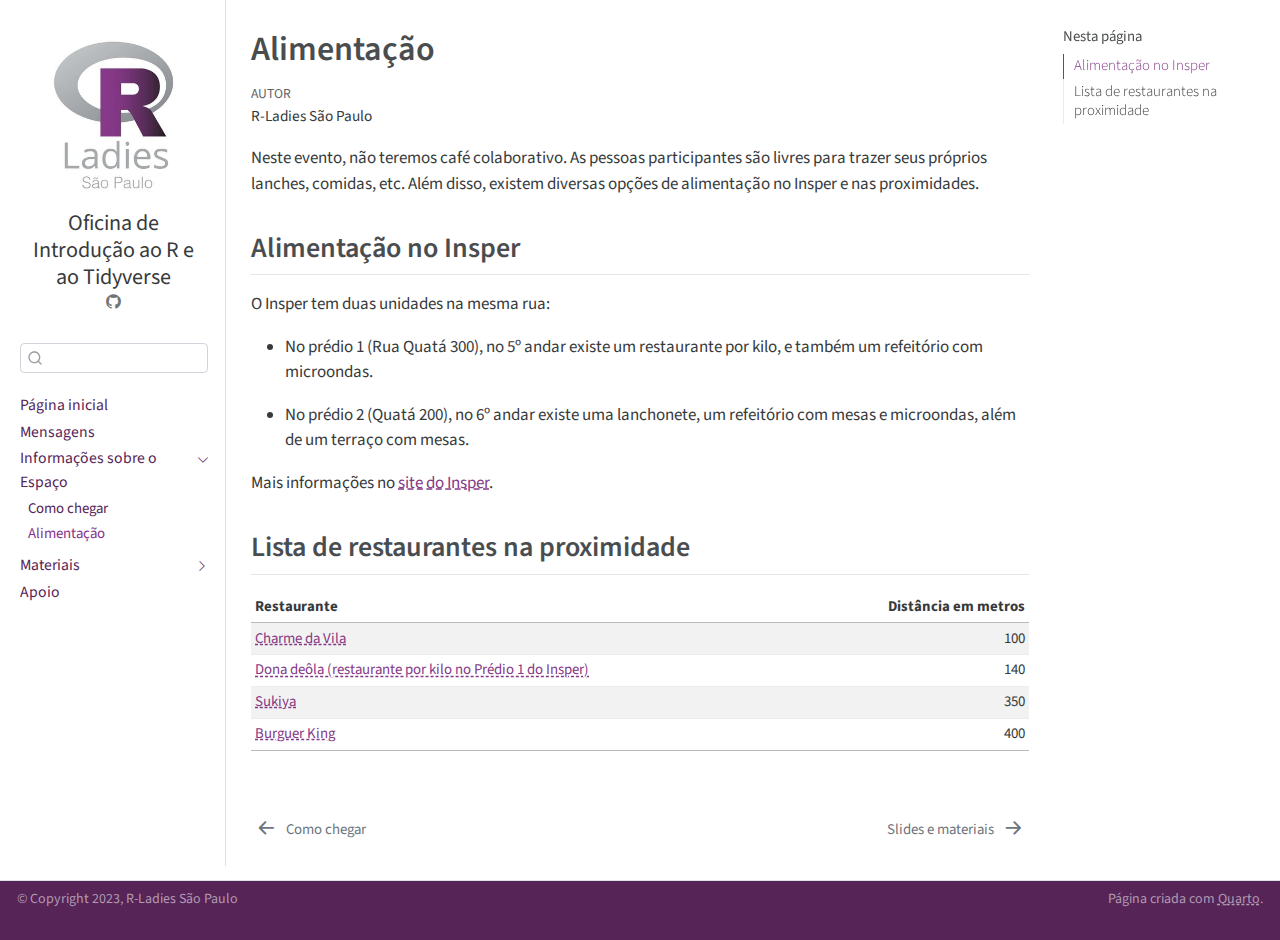
==== alimentacao.html @ 5147d7c4 "Built site for gh-pages" ====
<!DOCTYPE html>
<html xmlns="http://www.w3.org/1999/xhtml" lang="pt" xml:lang="pt"><head>
<meta http-equiv="Content-Type" content="text/html; charset=UTF-8">
<meta charset="utf-8">
<meta name="generator" content="quarto-1.3.287">
<meta name="viewport" content="width=device-width, initial-scale=1.0, user-scalable=yes">
<meta name="author" content="R-Ladies São Paulo">
<title>Oficina de Introdução ao R e ao Tidyverse - Alimentação</title>
<style>
code{white-space: pre-wrap;}
span.smallcaps{font-variant: small-caps;}
div.columns{display: flex; gap: min(4vw, 1.5em);}
div.column{flex: auto; overflow-x: auto;}
div.hanging-indent{margin-left: 1.5em; text-indent: -1.5em;}
ul.task-list{list-style: none;}
ul.task-list li input[type="checkbox"] {
  width: 0.8em;
  margin: 0 0.8em 0.2em -1em; /* quarto-specific, see https://github.com/quarto-dev/quarto-cli/issues/4556 */ 
  vertical-align: middle;
}
</style>

<script src="site_libs/quarto-nav/quarto-nav.js"></script>
<script src="site_libs/clipboard/clipboard.min.js"></script>
<script src="site_libs/quarto-search/autocomplete.umd.js"></script>
<script src="site_libs/quarto-search/fuse.min.js"></script>
<script src="site_libs/quarto-search/quarto-search.js"></script>
<meta name="quarto:offset" content="./">
<link href="./slides.html" rel="next">
<link href="./como-chegar.html" rel="prev">
<script src="site_libs/quarto-html/quarto.js"></script>
<script src="site_libs/quarto-html/popper.min.js"></script>
<script src="site_libs/quarto-html/tippy.umd.min.js"></script>
<script src="site_libs/quarto-html/anchor.min.js"></script>
<link href="site_libs/quarto-html/tippy.css" rel="stylesheet">
<link href="site_libs/quarto-html/quarto-syntax-highlighting.css" rel="stylesheet" id="quarto-text-highlighting-styles">
<script src="site_libs/bootstrap/bootstrap.min.js"></script>
<link href="site_libs/bootstrap/bootstrap-icons.css" rel="stylesheet">
<link href="site_libs/bootstrap/bootstrap.min.css" rel="stylesheet" id="quarto-bootstrap" data-mode="light"><script id="quarto-search-options" type="application/json">{
  "location": "sidebar",
  "copy-button": false,
  "collapse-after": 3,
  "panel-placement": "start",
  "type": "textbox",
  "limit": 20,
  "language": {
    "search-no-results-text": "Nenhum resultado",
    "search-matching-documents-text": "documentos correspondentes",
    "search-copy-link-title": "Copiar link para a busca",
    "search-hide-matches-text": "Esconder correspondências adicionais",
    "search-more-match-text": "mais correspondência neste documento",
    "search-more-matches-text": "mais correspondências neste documento",
    "search-clear-button-title": "Limpar",
    "search-detached-cancel-button-title": "Cancelar",
    "search-submit-button-title": "Enviar"
  }
}</script><link rel="stylesheet" href="custom.css">
</head>
<body class="nav-sidebar docked">

<div id="quarto-search-results"></div>
  <header id="quarto-header" class="headroom fixed-top"><nav class="quarto-secondary-nav"><div class="container-fluid d-flex">
      <button type="button" class="quarto-btn-toggle btn" data-bs-toggle="collapse" data-bs-target="#quarto-sidebar,#quarto-sidebar-glass" aria-controls="quarto-sidebar" aria-expanded="false" aria-label="Alternar barra lateral" onclick="if (window.quartoToggleHeadroom) { window.quartoToggleHeadroom(); }">
        <i class="bi bi-layout-text-sidebar-reverse"></i>
      </button>
      <nav class="quarto-page-breadcrumbs" aria-label="breadcrumb"><ol class="breadcrumb"><li class="breadcrumb-item"><a href="./como-chegar.html">Informações sobre o Espaço</a></li><li class="breadcrumb-item"><a href="./alimentacao.html">Alimentação</a></li></ol></nav>
      <a class="flex-grow-1" role="button" data-bs-toggle="collapse" data-bs-target="#quarto-sidebar,#quarto-sidebar-glass" aria-controls="quarto-sidebar" aria-expanded="false" aria-label="Alternar barra lateral" onclick="if (window.quartoToggleHeadroom) { window.quartoToggleHeadroom(); }">      
      </a>
      <button type="button" class="btn quarto-search-button" aria-label="Procurar" onclick="window.quartoOpenSearch();">
        <i class="bi bi-search"></i>
      </button>
    </div>
  </nav></header><!-- content --><div id="quarto-content" class="quarto-container page-columns page-rows-contents page-layout-article">
<!-- sidebar -->
  <nav id="quarto-sidebar" class="sidebar collapse collapse-horizontal sidebar-navigation docked overflow-auto"><div class="pt-lg-2 mt-2 text-center sidebar-header sidebar-header-stacked">
      <a href="./index.html" class="sidebar-logo-link">
      <img src="./img/logo.jpg" alt="" class="sidebar-logo py-0 d-lg-inline d-none"></a>
    <div class="sidebar-title mb-0 py-0">
      <a href="./">Oficina de Introdução ao R e ao Tidyverse <br></a> 
        <div class="sidebar-tools-main">
    <a href="https://github.com/R-Ladies-Sao-Paulo/2023-06-oficina-introducao-R" title="GitHub Repository" class="quarto-navigation-tool px-1" aria-label="GitHub Repository"><i class="bi bi-github"></i></a>
</div>
    </div>
      </div>
        <div class="mt-2 flex-shrink-0 align-items-center">
        <div class="sidebar-search">
        <div id="quarto-search" class="" title="Procurar"></div>
        </div>
        </div>
    <div class="sidebar-menu-container"> 
    <ul class="list-unstyled mt-1">
<li class="sidebar-item">
  <div class="sidebar-item-container"> 
  <a href="./index.html" class="sidebar-item-text sidebar-link">
 <span class="menu-text">Página inicial</span></a>
  </div>
</li>
        <li class="sidebar-item">
  <div class="sidebar-item-container"> 
  <a href="./mensagens.html" class="sidebar-item-text sidebar-link">
 <span class="menu-text">Mensagens</span></a>
  </div>
</li>
        <li class="sidebar-item sidebar-item-section">
      <div class="sidebar-item-container"> 
            <a class="sidebar-item-text sidebar-link text-start" data-bs-toggle="collapse" data-bs-target="#quarto-sidebar-section-1" aria-expanded="true">
 <span class="menu-text">Informações sobre o Espaço</span></a>
          <a class="sidebar-item-toggle text-start" data-bs-toggle="collapse" data-bs-target="#quarto-sidebar-section-1" aria-expanded="true" aria-label="Alternar seção">
            <i class="bi bi-chevron-right ms-2"></i>
          </a> 
      </div>
      <ul id="quarto-sidebar-section-1" class="collapse list-unstyled sidebar-section depth1 show">
<li class="sidebar-item">
  <div class="sidebar-item-container"> 
  <a href="./como-chegar.html" class="sidebar-item-text sidebar-link">
 <span class="menu-text">Como chegar</span></a>
  </div>
</li>
          <li class="sidebar-item">
  <div class="sidebar-item-container"> 
  <a href="./alimentacao.html" class="sidebar-item-text sidebar-link active">
 <span class="menu-text">Alimentação</span></a>
  </div>
</li>
      </ul>
</li>
        <li class="sidebar-item sidebar-item-section">
      <div class="sidebar-item-container"> 
            <a class="sidebar-item-text sidebar-link text-start collapsed" data-bs-toggle="collapse" data-bs-target="#quarto-sidebar-section-2" aria-expanded="false">
 <span class="menu-text">Materiais</span></a>
          <a class="sidebar-item-toggle text-start collapsed" data-bs-toggle="collapse" data-bs-target="#quarto-sidebar-section-2" aria-expanded="false" aria-label="Alternar seção">
            <i class="bi bi-chevron-right ms-2"></i>
          </a> 
      </div>
      <ul id="quarto-sidebar-section-2" class="collapse list-unstyled sidebar-section depth1 ">
<li class="sidebar-item">
  <div class="sidebar-item-container"> 
  <a href="./slides.html" class="sidebar-item-text sidebar-link">
 <span class="menu-text">Slides e materiais</span></a>
  </div>
</li>
      </ul>
</li>
        <li class="sidebar-item">
  <div class="sidebar-item-container"> 
  <a href="./apoio.html" class="sidebar-item-text sidebar-link">
 <span class="menu-text">Apoio</span></a>
  </div>
</li>
    </ul>
</div>
</nav><div id="quarto-sidebar-glass" data-bs-toggle="collapse" data-bs-target="#quarto-sidebar,#quarto-sidebar-glass"></div>
<!-- margin-sidebar -->
    <div id="quarto-margin-sidebar" class="sidebar margin-sidebar">
        <nav id="TOC" role="doc-toc" class="toc-active"><h2 id="toc-title">Nesta página</h2>
   
  <ul>
<li><a href="#alimenta%C3%A7%C3%A3o-no-insper" id="toc-alimentação-no-insper" class="nav-link active" data-scroll-target="#alimenta%C3%A7%C3%A3o-no-insper">Alimentação no Insper</a></li>
  <li><a href="#lista-de-restaurantes-na-proximidade" id="toc-lista-de-restaurantes-na-proximidade" class="nav-link" data-scroll-target="#lista-de-restaurantes-na-proximidade">Lista de restaurantes na proximidade</a></li>
  </ul></nav>
    </div>
<!-- main -->
<main class="content" id="quarto-document-content"><header id="title-block-header" class="quarto-title-block default"><div class="quarto-title">
<h1 class="title">Alimentação</h1>
</div>



<div class="quarto-title-meta">

    <div>
    <div class="quarto-title-meta-heading">Autor</div>
    <div class="quarto-title-meta-contents">
             <p>R-Ladies São Paulo </p>
          </div>
  </div>
    
  
    
  </div>
  

</header><p>Neste evento, não teremos café colaborativo. As pessoas participantes são livres para trazer seus próprios lanches, comidas, etc. Além disso, existem diversas opções de alimentação no Insper e nas proximidades.</p>
<section id="alimentação-no-insper" class="level2"><h2 class="anchored" data-anchor-id="alimentação-no-insper">Alimentação no Insper</h2>
<p>O Insper tem duas unidades na mesma rua:</p>
<ul>
<li><p>No prédio 1 (Rua Quatá 300), no 5º andar existe um restaurante por kilo, e também um refeitório com microondas.</p></li>
<li><p>No prédio 2 (Quatá 200), no 6º andar existe uma lanchonete, um refeitório com mesas e microondas, além de um terraço com mesas.</p></li>
</ul>
<p>Mais informações no <a href="https://www.insper.edu.br/campus/mapa-dos-andares/">site do Insper</a>.</p>
</section><section id="lista-de-restaurantes-na-proximidade" class="level2"><h2 class="anchored" data-anchor-id="lista-de-restaurantes-na-proximidade">Lista de restaurantes na proximidade</h2>
<div class="cell">
<div class="cell-output-display">
<table class="table table-sm table-striped small">
<thead><tr class="header">
<th style="text-align: left;">Restaurante</th>
<th style="text-align: right;">Distância em metros</th>
</tr></thead>
<tbody>
<tr class="odd">
<td style="text-align: left;"><a href="https://g.page/charmedavilaa?share">Charme da Vila</a></td>
<td style="text-align: right;">100</td>
</tr>
<tr class="even">
<td style="text-align: left;"><a href="https://goo.gl/maps/JG8Y5bT1TyoNYBiv9">Dona deôla (restaurante por kilo no Prédio 1 do Insper)</a></td>
<td style="text-align: right;">140</td>
</tr>
<tr class="odd">
<td style="text-align: left;"><a href="https://goo.gl/maps/ov38tade8bqvhuQLA">Sukiya</a></td>
<td style="text-align: right;">350</td>
</tr>
<tr class="even">
<td style="text-align: left;"><a href="https://goo.gl/maps/r2EwSRHVGgrWKwLZ6">Burguer King</a></td>
<td style="text-align: right;">400</td>
</tr>
</tbody>
</table>
</div>
</div>


</section></main><!-- /main --><script id="quarto-html-after-body" type="application/javascript">
window.document.addEventListener("DOMContentLoaded", function (event) {
  const toggleBodyColorMode = (bsSheetEl) => {
    const mode = bsSheetEl.getAttribute("data-mode");
    const bodyEl = window.document.querySelector("body");
    if (mode === "dark") {
      bodyEl.classList.add("quarto-dark");
      bodyEl.classList.remove("quarto-light");
    } else {
      bodyEl.classList.add("quarto-light");
      bodyEl.classList.remove("quarto-dark");
    }
  }
  const toggleBodyColorPrimary = () => {
    const bsSheetEl = window.document.querySelector("link#quarto-bootstrap");
    if (bsSheetEl) {
      toggleBodyColorMode(bsSheetEl);
    }
  }
  toggleBodyColorPrimary();  
  const icon = "";
  const anchorJS = new window.AnchorJS();
  anchorJS.options = {
    placement: 'right',
    icon: icon
  };
  anchorJS.add('.anchored');
  const isCodeAnnotation = (el) => {
    for (const clz of el.classList) {
      if (clz.startsWith('code-annotation-')) {                     
        return true;
      }
    }
    return false;
  }
  const clipboard = new window.ClipboardJS('.code-copy-button', {
    text: function(trigger) {
      const codeEl = trigger.previousElementSibling.cloneNode(true);
      for (const childEl of codeEl.children) {
        if (isCodeAnnotation(childEl)) {
          childEl.remove();
        }
      }
      return codeEl.innerText;
    }
  });
  clipboard.on('success', function(e) {
    // button target
    const button = e.trigger;
    // don't keep focus
    button.blur();
    // flash "checked"
    button.classList.add('code-copy-button-checked');
    var currentTitle = button.getAttribute("title");
    button.setAttribute("title", "Copiada");
    let tooltip;
    if (window.bootstrap) {
      button.setAttribute("data-bs-toggle", "tooltip");
      button.setAttribute("data-bs-placement", "left");
      button.setAttribute("data-bs-title", "Copiada");
      tooltip = new bootstrap.Tooltip(button, 
        { trigger: "manual", 
          customClass: "code-copy-button-tooltip",
          offset: [0, -8]});
      tooltip.show();    
    }
    setTimeout(function() {
      if (tooltip) {
        tooltip.hide();
        button.removeAttribute("data-bs-title");
        button.removeAttribute("data-bs-toggle");
        button.removeAttribute("data-bs-placement");
      }
      button.setAttribute("title", currentTitle);
      button.classList.remove('code-copy-button-checked');
    }, 1000);
    // clear code selection
    e.clearSelection();
  });
  function tippyHover(el, contentFn) {
    const config = {
      allowHTML: true,
      content: contentFn,
      maxWidth: 500,
      delay: 100,
      arrow: false,
      appendTo: function(el) {
          return el.parentElement;
      },
      interactive: true,
      interactiveBorder: 10,
      theme: 'quarto',
      placement: 'bottom-start'
    };
    window.tippy(el, config); 
  }
  const noterefs = window.document.querySelectorAll('a[role="doc-noteref"]');
  for (var i=0; i<noterefs.length; i++) {
    const ref = noterefs[i];
    tippyHover(ref, function() {
      // use id or data attribute instead here
      let href = ref.getAttribute('data-footnote-href') || ref.getAttribute('href');
      try { href = new URL(href).hash; } catch {}
      const id = href.replace(/^#\/?/, "");
      const note = window.document.getElementById(id);
      return note.innerHTML;
    });
  }
      let selectedAnnoteEl;
      const selectorForAnnotation = ( cell, annotation) => {
        let cellAttr = 'data-code-cell="' + cell + '"';
        let lineAttr = 'data-code-annotation="' +  annotation + '"';
        const selector = 'span[' + cellAttr + '][' + lineAttr + ']';
        return selector;
      }
      const selectCodeLines = (annoteEl) => {
        const doc = window.document;
        const targetCell = annoteEl.getAttribute("data-target-cell");
        const targetAnnotation = annoteEl.getAttribute("data-target-annotation");
        const annoteSpan = window.document.querySelector(selectorForAnnotation(targetCell, targetAnnotation));
        const lines = annoteSpan.getAttribute("data-code-lines").split(",");
        const lineIds = lines.map((line) => {
          return targetCell + "-" + line;
        })
        let top = null;
        let height = null;
        let parent = null;
        if (lineIds.length > 0) {
            //compute the position of the single el (top and bottom and make a div)
            const el = window.document.getElementById(lineIds[0]);
            top = el.offsetTop;
            height = el.offsetHeight;
            parent = el.parentElement.parentElement;
          if (lineIds.length > 1) {
            const lastEl = window.document.getElementById(lineIds[lineIds.length - 1]);
            const bottom = lastEl.offsetTop + lastEl.offsetHeight;
            height = bottom - top;
          }
          if (top !== null && height !== null && parent !== null) {
            // cook up a div (if necessary) and position it 
            let div = window.document.getElementById("code-annotation-line-highlight");
            if (div === null) {
              div = window.document.createElement("div");
              div.setAttribute("id", "code-annotation-line-highlight");
              div.style.position = 'absolute';
              parent.appendChild(div);
            }
            div.style.top = top - 2 + "px";
            div.style.height = height + 4 + "px";
            let gutterDiv = window.document.getElementById("code-annotation-line-highlight-gutter");
            if (gutterDiv === null) {
              gutterDiv = window.document.createElement("div");
              gutterDiv.setAttribute("id", "code-annotation-line-highlight-gutter");
              gutterDiv.style.position = 'absolute';
              const codeCell = window.document.getElementById(targetCell);
              const gutter = codeCell.querySelector('.code-annotation-gutter');
              gutter.appendChild(gutterDiv);
            }
            gutterDiv.style.top = top - 2 + "px";
            gutterDiv.style.height = height + 4 + "px";
          }
          selectedAnnoteEl = annoteEl;
        }
      };
      const unselectCodeLines = () => {
        const elementsIds = ["code-annotation-line-highlight", "code-annotation-line-highlight-gutter"];
        elementsIds.forEach((elId) => {
          const div = window.document.getElementById(elId);
          if (div) {
            div.remove();
          }
        });
        selectedAnnoteEl = undefined;
      };
      // Attach click handler to the DT
      const annoteDls = window.document.querySelectorAll('dt[data-target-cell]');
      for (const annoteDlNode of annoteDls) {
        annoteDlNode.addEventListener('click', (event) => {
          const clickedEl = event.target;
          if (clickedEl !== selectedAnnoteEl) {
            unselectCodeLines();
            const activeEl = window.document.querySelector('dt[data-target-cell].code-annotation-active');
            if (activeEl) {
              activeEl.classList.remove('code-annotation-active');
            }
            selectCodeLines(clickedEl);
            clickedEl.classList.add('code-annotation-active');
          } else {
            // Unselect the line
            unselectCodeLines();
            clickedEl.classList.remove('code-annotation-active');
          }
        });
      }
  const findCites = (el) => {
    const parentEl = el.parentElement;
    if (parentEl) {
      const cites = parentEl.dataset.cites;
      if (cites) {
        return {
          el,
          cites: cites.split(' ')
        };
      } else {
        return findCites(el.parentElement)
      }
    } else {
      return undefined;
    }
  };
  var bibliorefs = window.document.querySelectorAll('a[role="doc-biblioref"]');
  for (var i=0; i<bibliorefs.length; i++) {
    const ref = bibliorefs[i];
    const citeInfo = findCites(ref);
    if (citeInfo) {
      tippyHover(citeInfo.el, function() {
        var popup = window.document.createElement('div');
        citeInfo.cites.forEach(function(cite) {
          var citeDiv = window.document.createElement('div');
          citeDiv.classList.add('hanging-indent');
          citeDiv.classList.add('csl-entry');
          var biblioDiv = window.document.getElementById('ref-' + cite);
          if (biblioDiv) {
            citeDiv.innerHTML = biblioDiv.innerHTML;
          }
          popup.appendChild(citeDiv);
        });
        return popup.innerHTML;
      });
    }
  }
});
</script><nav class="page-navigation"><div class="nav-page nav-page-previous">
      <a href="./como-chegar.html" class="pagination-link">
        <i class="bi bi-arrow-left-short"></i> <span class="nav-page-text">Como chegar</span>
      </a>          
  </div>
  <div class="nav-page nav-page-next">
      <a href="./slides.html" class="pagination-link">
        <span class="nav-page-text">Slides e materiais</span> <i class="bi bi-arrow-right-short"></i>
      </a>
  </div>
</nav>
</div> <!-- /content -->
<footer class="footer"><div class="nav-footer">
    <div class="nav-footer-left">© Copyright 2023, R-Ladies São Paulo</div>   
    <div class="nav-footer-center">
      &nbsp;
    </div>
    <div class="nav-footer-right">Página criada com <a href="https://quarto.org/">Quarto</a>.</div>
  </div>
</footer>


</body></html>
---- site_libs/quarto-html/tippy.css ----
.tippy-box[data-animation=fade][data-state=hidden]{opacity:0}[data-tippy-root]{max-width:calc(100vw - 10px)}.tippy-box{position:relative;background-color:#333;color:#fff;border-radius:4px;font-size:14px;line-height:1.4;white-space:normal;outline:0;transition-property:transform,visibility,opacity}.tippy-box[data-placement^=top]>.tippy-arrow{bottom:0}.tippy-box[data-placement^=top]>.tippy-arrow:before{bottom:-7px;left:0;border-width:8px 8px 0;border-top-color:initial;transform-origin:center top}.tippy-box[data-placement^=bottom]>.tippy-arrow{top:0}.tippy-box[data-placement^=bottom]>.tippy-arrow:before{top:-7px;left:0;border-width:0 8px 8px;border-bottom-color:initial;transform-origin:center bottom}.tippy-box[data-placement^=left]>.tippy-arrow{right:0}.tippy-box[data-placement^=left]>.tippy-arrow:before{border-width:8px 0 8px 8px;border-left-color:initial;right:-7px;transform-origin:center left}.tippy-box[data-placement^=right]>.tippy-arrow{left:0}.tippy-box[data-placement^=right]>.tippy-arrow:before{left:-7px;border-width:8px 8px 8px 0;border-right-color:initial;transform-origin:center right}.tippy-box[data-inertia][data-state=visible]{transition-timing-function:cubic-bezier(.54,1.5,.38,1.11)}.tippy-arrow{width:16px;height:16px;color:#333}.tippy-arrow:before{content:"";position:absolute;border-color:transparent;border-style:solid}.tippy-content{position:relative;padding:5px 9px;z-index:1}
---- site_libs/quarto-html/quarto-syntax-highlighting.css ----
/* quarto syntax highlight colors */
:root {
  --quarto-hl-ot-color: #003B4F;
  --quarto-hl-at-color: #657422;
  --quarto-hl-ss-color: #20794D;
  --quarto-hl-an-color: #5E5E5E;
  --quarto-hl-fu-color: #4758AB;
  --quarto-hl-st-color: #20794D;
  --quarto-hl-cf-color: #003B4F;
  --quarto-hl-op-color: #5E5E5E;
  --quarto-hl-er-color: #AD0000;
  --quarto-hl-bn-color: #AD0000;
  --quarto-hl-al-color: #AD0000;
  --quarto-hl-va-color: #111111;
  --quarto-hl-bu-color: inherit;
  --quarto-hl-ex-color: inherit;
  --quarto-hl-pp-color: #AD0000;
  --quarto-hl-in-color: #5E5E5E;
  --quarto-hl-vs-color: #20794D;
  --quarto-hl-wa-color: #5E5E5E;
  --quarto-hl-do-color: #5E5E5E;
  --quarto-hl-im-color: #00769E;
  --quarto-hl-ch-color: #20794D;
  --quarto-hl-dt-color: #AD0000;
  --quarto-hl-fl-color: #AD0000;
  --quarto-hl-co-color: #5E5E5E;
  --quarto-hl-cv-color: #5E5E5E;
  --quarto-hl-cn-color: #8f5902;
  --quarto-hl-sc-color: #5E5E5E;
  --quarto-hl-dv-color: #AD0000;
  --quarto-hl-kw-color: #003B4F;
}

/* other quarto variables */
:root {
  --quarto-font-monospace: SFMono-Regular, Menlo, Monaco, Consolas, "Liberation Mono", "Courier New", monospace;
}

pre > code.sourceCode > span {
  color: #003B4F;
}

code span {
  color: #003B4F;
}

code.sourceCode > span {
  color: #003B4F;
}

div.sourceCode,
div.sourceCode pre.sourceCode {
  color: #003B4F;
}

code span.ot {
  color: #003B4F;
  font-style: inherit;
}

code span.at {
  color: #657422;
  font-style: inherit;
}

code span.ss {
  color: #20794D;
  font-style: inherit;
}

code span.an {
  color: #5E5E5E;
  font-style: inherit;
}

code span.fu {
  color: #4758AB;
  font-style: inherit;
}

code span.st {
  color: #20794D;
  font-style: inherit;
}

code span.cf {
  color: #003B4F;
  font-style: inherit;
}

code span.op {
  color: #5E5E5E;
  font-style: inherit;
}

code span.er {
  color: #AD0000;
  font-style: inherit;
}

code span.bn {
  color: #AD0000;
  font-style: inherit;
}

code span.al {
  color: #AD0000;
  font-style: inherit;
}

code span.va {
  color: #111111;
  font-style: inherit;
}

code span.bu {
  font-style: inherit;
}

code span.ex {
  font-style: inherit;
}

code span.pp {
  color: #AD0000;
  font-style: inherit;
}

code span.in {
  color: #5E5E5E;
  font-style: inherit;
}

code span.vs {
  color: #20794D;
  font-style: inherit;
}

code span.wa {
  color: #5E5E5E;
  font-style: italic;
}

code span.do {
  color: #5E5E5E;
  font-style: italic;
}

code span.im {
  color: #00769E;
  font-style: inherit;
}

code span.ch {
  color: #20794D;
  font-style: inherit;
}

code span.dt {
  color: #AD0000;
  font-style: inherit;
}

code span.fl {
  color: #AD0000;
  font-style: inherit;
}

code span.co {
  color: #5E5E5E;
  font-style: inherit;
}

code span.cv {
  color: #5E5E5E;
  font-style: italic;
}

code span.cn {
  color: #8f5902;
  font-style: inherit;
}

code span.sc {
  color: #5E5E5E;
  font-style: inherit;
}

code span.dv {
  color: #AD0000;
  font-style: inherit;
}

code span.kw {
  color: #003B4F;
  font-style: inherit;
}

.prevent-inlining {
  content: "</";
}

/*# sourceMappingURL=debc5d5d77c3f9108843748ff7464032.css.map */
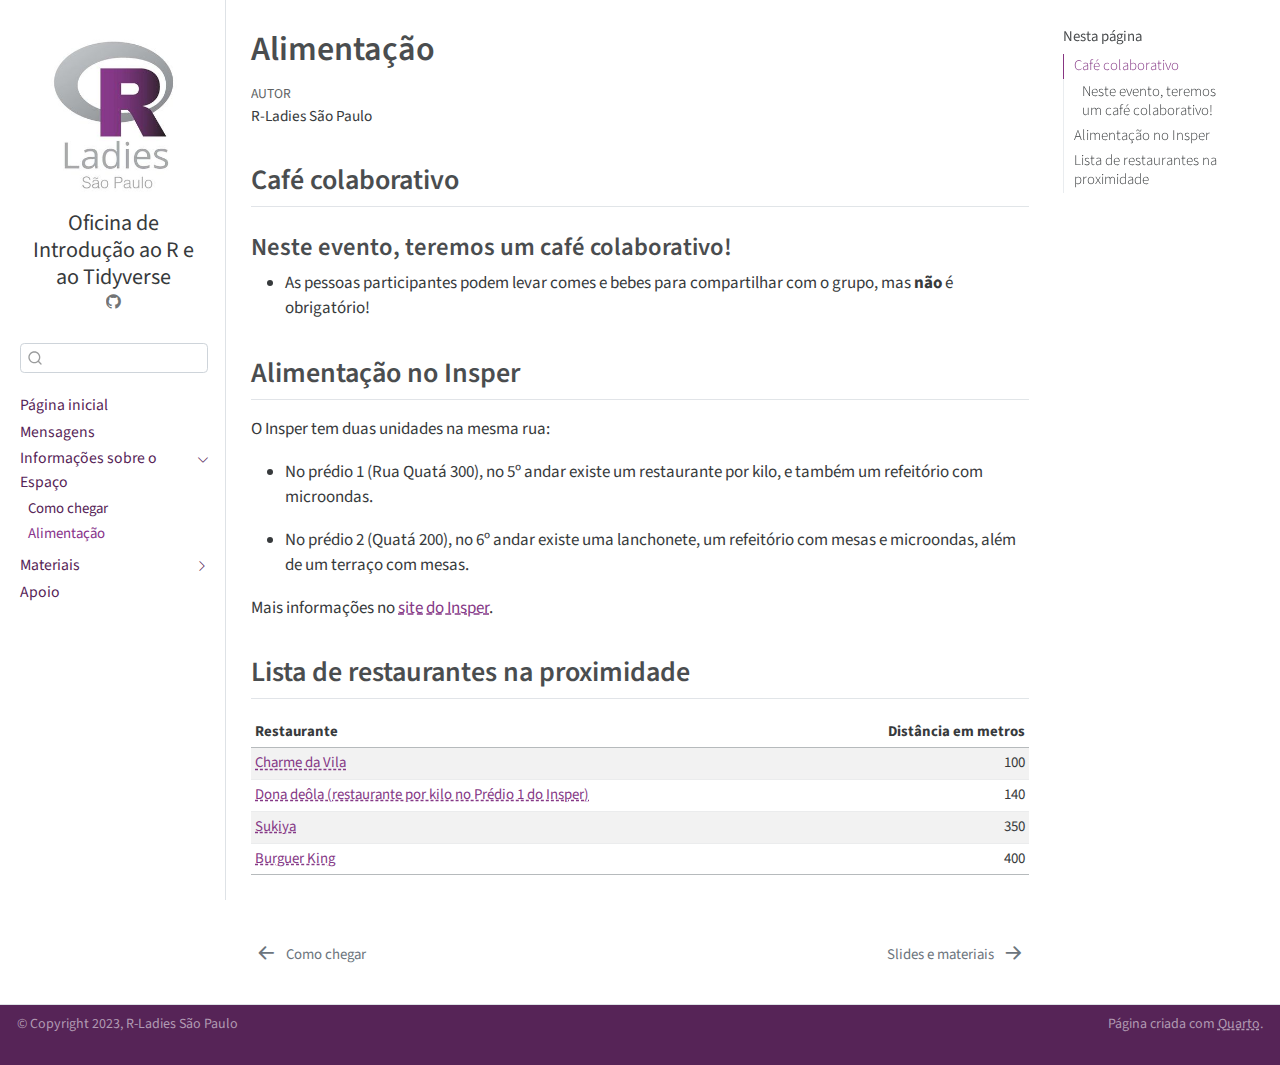
==== commit e314ef6d: "Built site for gh-pages" ====
--- a/alimentacao.html
+++ b/alimentacao.html
@@ -2,7 +2,7 @@
 <html xmlns="http://www.w3.org/1999/xhtml" lang="pt" xml:lang="pt"><head>
 <meta http-equiv="Content-Type" content="text/html; charset=UTF-8">
 <meta charset="utf-8">
-<meta name="generator" content="quarto-1.3.287">
+<meta name="generator" content="quarto-1.3.361">
 <meta name="viewport" content="width=device-width, initial-scale=1.0, user-scalable=yes">
 <meta name="author" content="R-Ladies São Paulo">
 <title>Oficina de Introdução ao R e ao Tidyverse - Alimentação</title>
@@ -52,7 +52,8 @@
     "search-more-matches-text": "mais correspondências neste documento",
     "search-clear-button-title": "Limpar",
     "search-detached-cancel-button-title": "Cancelar",
-    "search-submit-button-title": "Enviar"
+    "search-submit-button-title": "Enviar",
+    "search-label": "Procurar"
   }
 }</script><link rel="stylesheet" href="custom.css">
 </head>
@@ -66,7 +67,7 @@
       <nav class="quarto-page-breadcrumbs" aria-label="breadcrumb"><ol class="breadcrumb"><li class="breadcrumb-item"><a href="./como-chegar.html">Informações sobre o Espaço</a></li><li class="breadcrumb-item"><a href="./alimentacao.html">Alimentação</a></li></ol></nav>
       <a class="flex-grow-1" role="button" data-bs-toggle="collapse" data-bs-target="#quarto-sidebar,#quarto-sidebar-glass" aria-controls="quarto-sidebar" aria-expanded="false" aria-label="Alternar barra lateral" onclick="if (window.quartoToggleHeadroom) { window.quartoToggleHeadroom(); }">      
       </a>
-      <button type="button" class="btn quarto-search-button" aria-label="Procurar" onclick="window.quartoOpenSearch();">
+      <button type="button" class="btn quarto-search-button" aria-label="" onclick="window.quartoOpenSearch();">
         <i class="bi bi-search"></i>
       </button>
     </div>
@@ -155,7 +156,13 @@
         <nav id="TOC" role="doc-toc" class="toc-active"><h2 id="toc-title">Nesta página</h2>
    
   <ul>
-<li><a href="#alimenta%C3%A7%C3%A3o-no-insper" id="toc-alimentação-no-insper" class="nav-link active" data-scroll-target="#alimenta%C3%A7%C3%A3o-no-insper">Alimentação no Insper</a></li>
+<li>
+<a href="#caf%C3%A9-colaborativo" id="toc-café-colaborativo" class="nav-link active" data-scroll-target="#caf%C3%A9-colaborativo">Café colaborativo</a>
+  <ul class="collapse">
+<li><a href="#neste-evento-teremos-um-caf%C3%A9-colaborativo" id="toc-neste-evento-teremos-um-café-colaborativo" class="nav-link" data-scroll-target="#neste-evento-teremos-um-caf%C3%A9-colaborativo">Neste evento, teremos um café colaborativo!</a></li>
+  </ul>
+</li>
+  <li><a href="#alimenta%C3%A7%C3%A3o-no-insper" id="toc-alimentação-no-insper" class="nav-link" data-scroll-target="#alimenta%C3%A7%C3%A3o-no-insper">Alimentação no Insper</a></li>
   <li><a href="#lista-de-restaurantes-na-proximidade" id="toc-lista-de-restaurantes-na-proximidade" class="nav-link" data-scroll-target="#lista-de-restaurantes-na-proximidade">Lista de restaurantes na proximidade</a></li>
   </ul></nav>
     </div>
@@ -180,8 +187,11 @@
   </div>
   
 
-</header><p>Neste evento, não teremos café colaborativo. As pessoas participantes são livres para trazer seus próprios lanches, comidas, etc. Além disso, existem diversas opções de alimentação no Insper e nas proximidades.</p>
-<section id="alimentação-no-insper" class="level2"><h2 class="anchored" data-anchor-id="alimentação-no-insper">Alimentação no Insper</h2>
+</header><section id="café-colaborativo" class="level2"><h2 class="anchored" data-anchor-id="café-colaborativo">Café colaborativo</h2>
+<section id="neste-evento-teremos-um-café-colaborativo" class="level3"><h3 class="anchored" data-anchor-id="neste-evento-teremos-um-café-colaborativo">Neste evento, teremos um café colaborativo!</h3>
+<ul>
+<li>As pessoas participantes podem levar comes e bebes para compartilhar com o grupo, mas <strong>não</strong> é obrigatório!</li>
+</ul></section></section><section id="alimentação-no-insper" class="level2"><h2 class="anchored" data-anchor-id="alimentação-no-insper">Alimentação no Insper</h2>
 <p>O Insper tem duas unidades na mesma rua:</p>
 <ul>
 <li><p>No prédio 1 (Rua Quatá 300), no 5º andar existe um restaurante por kilo, e também um refeitório com microondas.</p></li>
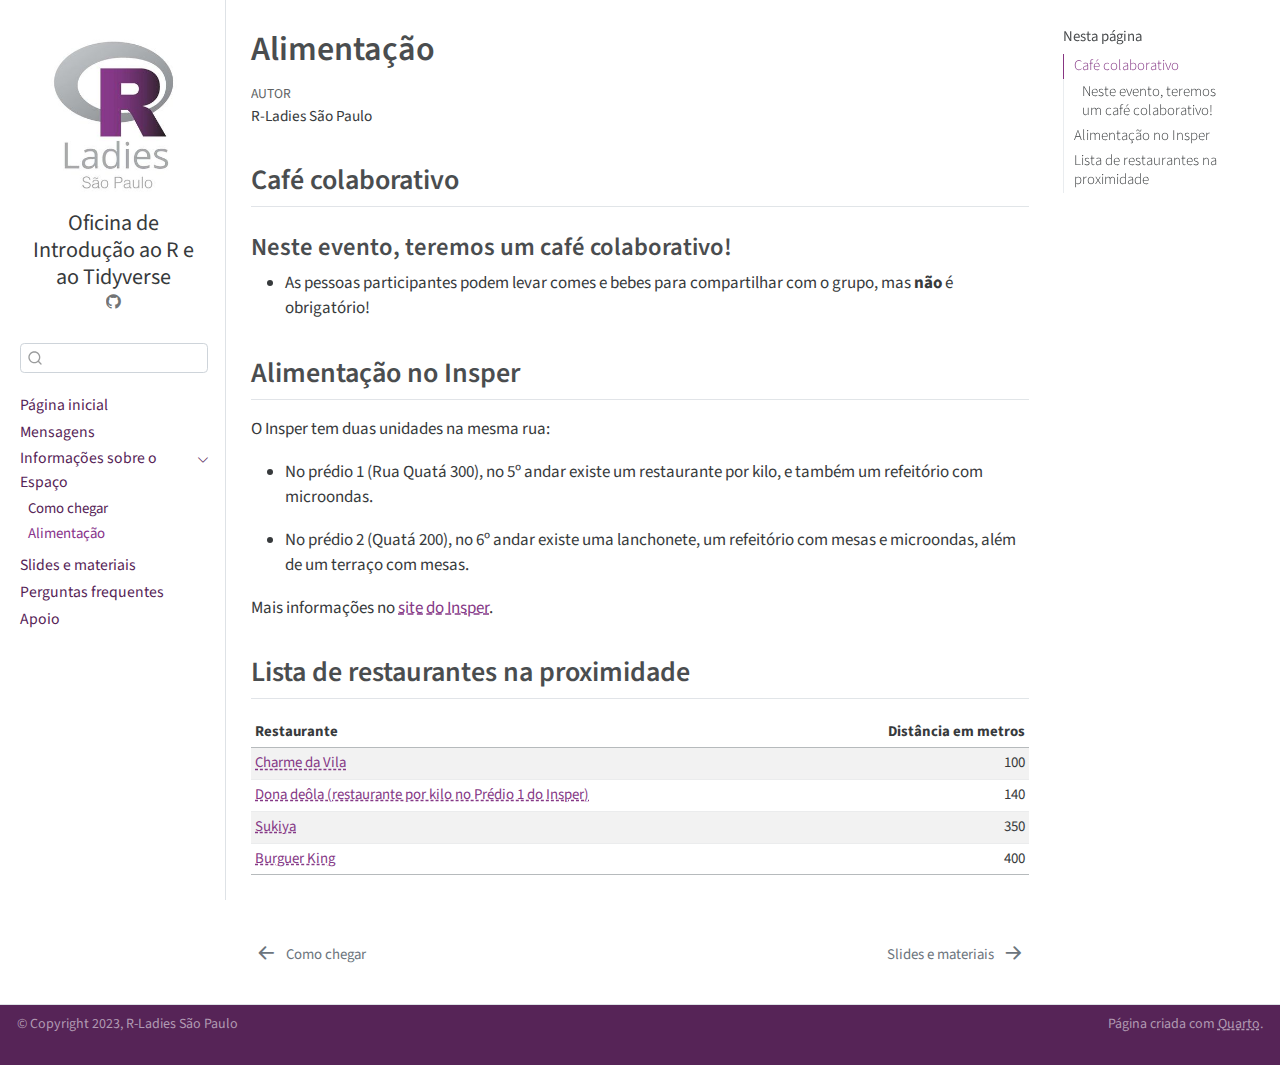
==== commit 002812e4: "Built site for gh-pages" ====
--- a/alimentacao.html
+++ b/alimentacao.html
@@ -125,22 +125,17 @@
 </li>
       </ul>
 </li>
-        <li class="sidebar-item sidebar-item-section">
-      <div class="sidebar-item-container"> 
-            <a class="sidebar-item-text sidebar-link text-start collapsed" data-bs-toggle="collapse" data-bs-target="#quarto-sidebar-section-2" aria-expanded="false">
- <span class="menu-text">Materiais</span></a>
-          <a class="sidebar-item-toggle text-start collapsed" data-bs-toggle="collapse" data-bs-target="#quarto-sidebar-section-2" aria-expanded="false" aria-label="Alternar seção">
-            <i class="bi bi-chevron-right ms-2"></i>
-          </a> 
-      </div>
-      <ul id="quarto-sidebar-section-2" class="collapse list-unstyled sidebar-section depth1 ">
-<li class="sidebar-item">
+        <li class="sidebar-item">
   <div class="sidebar-item-container"> 
   <a href="./slides.html" class="sidebar-item-text sidebar-link">
  <span class="menu-text">Slides e materiais</span></a>
   </div>
 </li>
-      </ul>
+        <li class="sidebar-item">
+  <div class="sidebar-item-container"> 
+  <a href="./perguntas-frequentes.html" class="sidebar-item-text sidebar-link">
+ <span class="menu-text">Perguntas frequentes</span></a>
+  </div>
 </li>
         <li class="sidebar-item">
   <div class="sidebar-item-container"> 
